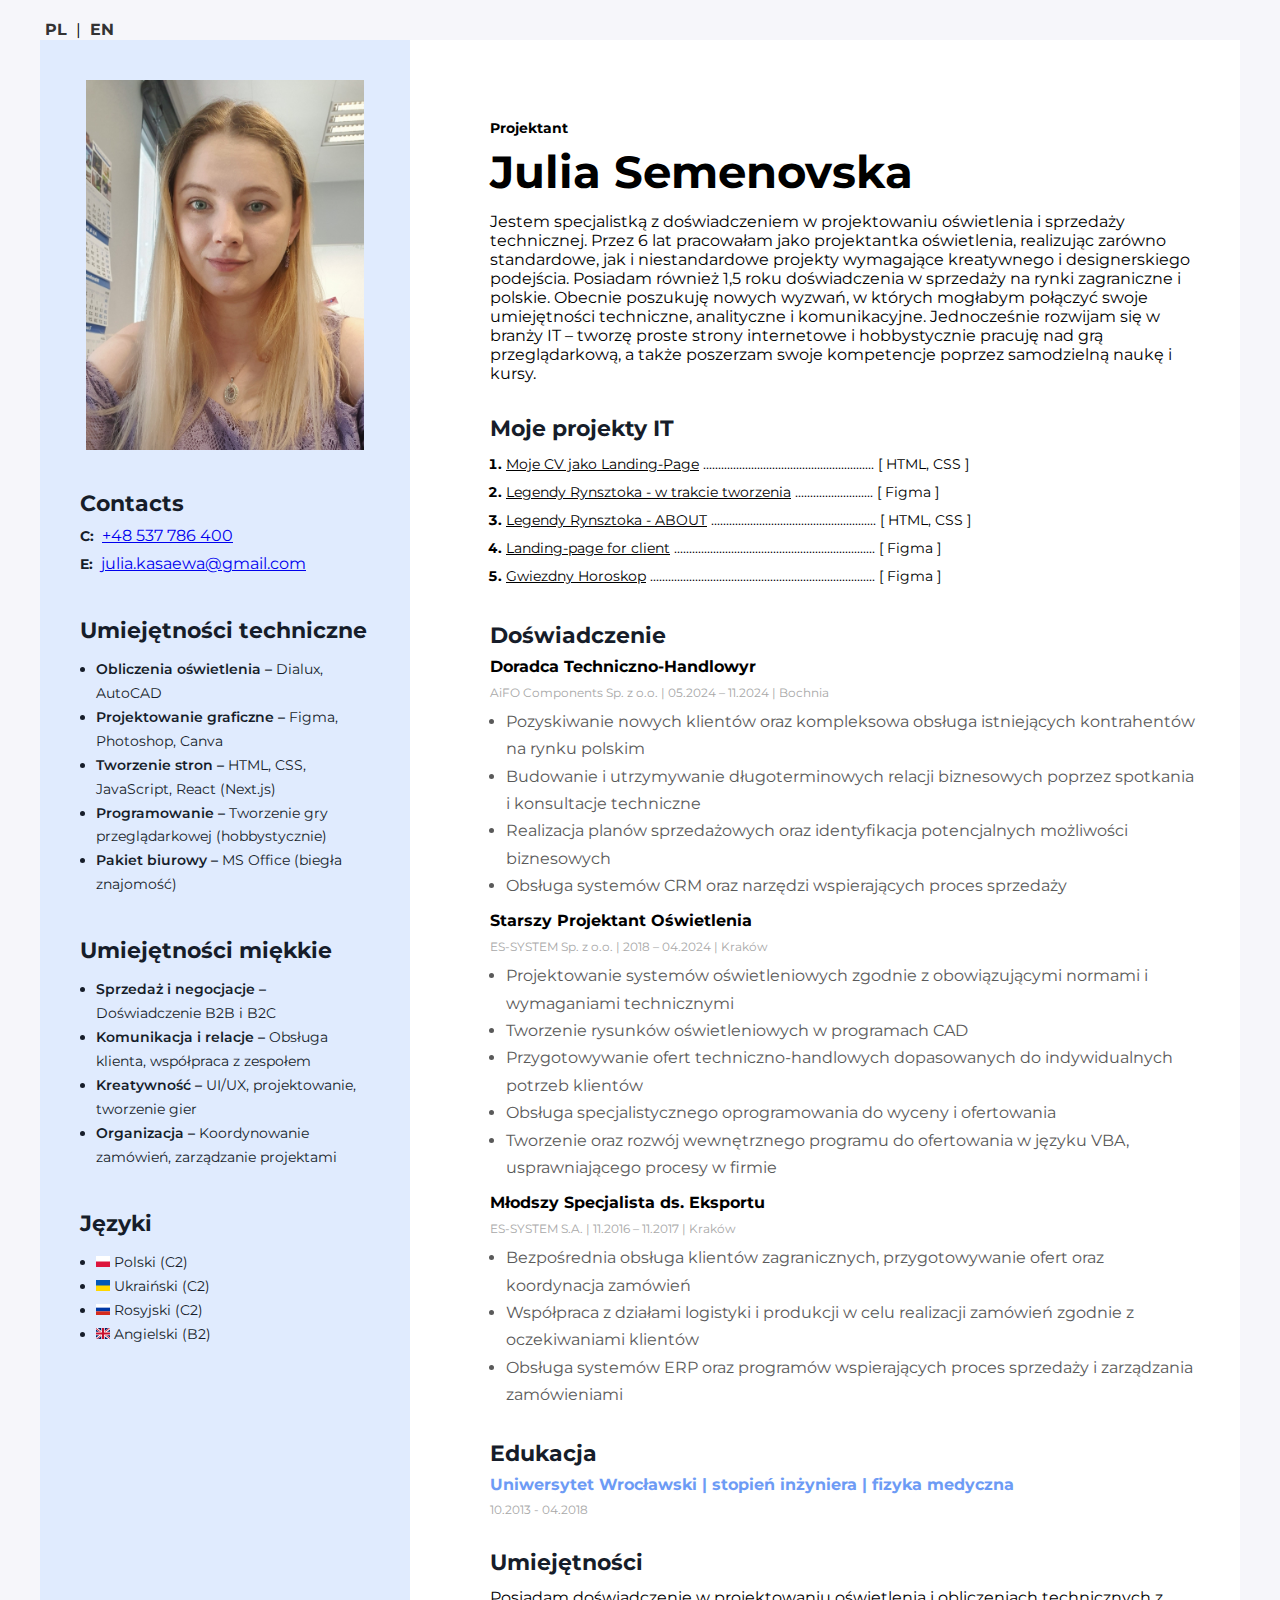
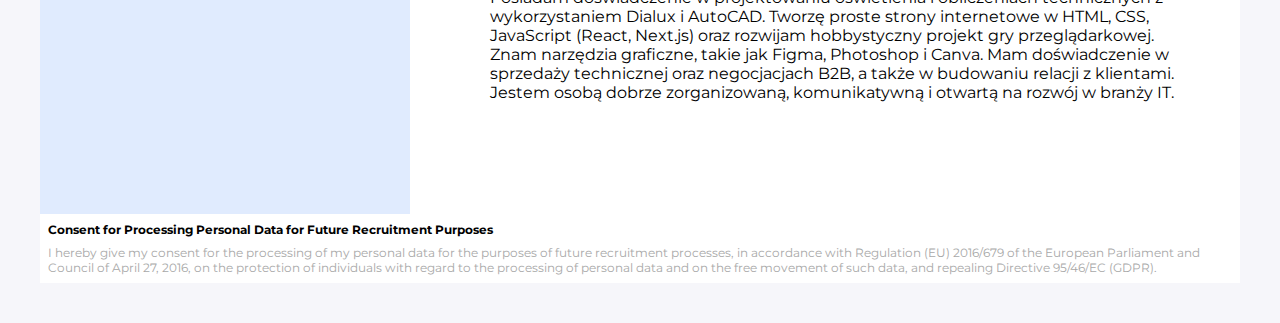
==== index-pl.html @ ea6f2aa3 "Initial commit" ====
<!DOCTYPE html>
<html lang="en">
<head>
    <meta charset="UTF-8">
    <meta name="viewport" content="width=device-width, initial-scale=1.0">
    <title>CV</title>

    <link rel="preconnect" href="https://fonts.googleapis.com">
    <link rel="preconnect" href="https://fonts.gstatic.com" crossorigin>
    <link href="https://fonts.googleapis.com/css2?family=Montserrat:ital,wght@0,100..900;1,100..900&display=swap" rel="stylesheet">
    <link rel="stylesheet" href="css/styles.css">
    
</head>


<body>
    <header>
        <nav class="language-switch">
            <a href="index-pl.html">PL</a> |
            <a href="index-en.html">EN</a>
        </nav>
    </header>
    <div class="wrapper">
        <div class="main-container">
            <!---My info-->
            <div>
                <h2>Projektant</h2>
                <h1>Julia Semenovska</h1>
                <p class="my-descr">
Jestem specjalistką z doświadczeniem w projektowaniu oświetlenia i sprzedaży technicznej. Przez 6 lat pracowałam jako
projektantka oświetlenia, realizując zarówno standardowe, jak i niestandardowe projekty wymagające kreatywnego i
designerskiego podejścia. Posiadam również 1,5 roku doświadczenia w sprzedaży na rynki zagraniczne i polskie. Obecnie
poszukuję nowych wyzwań, w których mogłabym połączyć swoje umiejętności techniczne, analityczne i komunikacyjne.
Jednocześnie rozwijam się w branży IT – tworzę proste strony internetowe i hobbystycznie pracuję nad grą przeglądarkową,
a także poszerzam swoje kompetencje poprzez samodzielną naukę i kursy.</p>
            </div>

            <!---My projects-->
            <div>
                <h3>Moje projekty IT</h3>
                <ol class="projects">
                    <li>
                        <a class="my-links" href="https://kasaewa.github.io/my-CV-landing/" target="_blank">Moje CV jako Landing-Page</a> 
                        <span class="tech-item">.........................................................       [ HTML, CSS ]</span>
                    </li>
                    <li>
                        <a class="my-links" href="https://www.figma.com/proto/rM07C3IhTq7bD6X9cR7ESx/%C5%BBul-game-main?node-id=2110-15772&starting-point-node-id=2110%3A15772" target="_blank">Legendy Rynsztoka - w trakcie tworzenia</a> 
                        <span class="tech-item">..........................      [ Figma ]</span>
                    </li>
                    <li>
                        <a class="my-links" href="https://kasaewa.github.io/Legendy-stronka-about/" target="_blank">Legendy Rynsztoka - ABOUT</a> 
                        <span class="tech-item">.......................................................     [ HTML, CSS ]</span>
                    </li>
                    <li>
                        <a class="my-links" href="https://www.figma.com/proto/NwZUHdRFerDDz9GSkbvjeJ/tarot-strona?node-id=3-75&p=f&t=uJvYvPBn5k87tNH1-0&scaling=min-zoom&content-scaling=fixed&page-id=0%3A1" target="_blank">Landing-page for client</a> 
                        <span class="tech-item">...................................................................     [ Figma ]</span>
                    </li>
                    <li>
                        <a class="my-links" href="https://www.figma.com/proto/IBvFep8a158RT4JnV6HJ8x/Horoskop?node-id=219336-13448&starting-point-node-id=219336%3A13448&t=E5Zza8DCWYMCtFWP-1" target="_blank">Gwiezdny Horoskop</a> 
                        <span class="tech-item">...........................................................................     [ Figma ]</span>
                    </li>

                </ol>
            </div>   
            
            <!---Work Experience--->
            <div class="experience">
                <h3>Doświadczenie</h3>

                <!---Company 1--->
                <div>
                    <h4>Doradca Techniczno-Handlowyr</h4>
                    <p class="place">AiFO Components Sp. z o.o. | 05.2024 – 11.2024 | Bochnia</p>

                    <ul class="list-duty">
                        <li>Pozyskiwanie nowych klientów oraz kompleksowa obsługa istniejących kontrahentów na rynku polskim</li>
                        <li>Budowanie i utrzymywanie długoterminowych relacji biznesowych poprzez spotkania i konsultacje techniczne</li>
                        <li>Realizacja planów sprzedażowych oraz identyfikacja potencjalnych możliwości biznesowych</li>
                        <li>Obsługa systemów CRM oraz narzędzi wspierających proces sprzedaży</li>
                    </ul>

                </div>
                <!---Company 2--->
                <div>
                    <h4>Starszy Projektant Oświetlenia</h4>
                    <p class="place">ES-SYSTEM Sp. z o.o. | 2018 – 04.2024 | Kraków</p>

                    <ul class="list-duty">
                        <li>Projektowanie systemów oświetleniowych zgodnie z obowiązującymi normami i wymaganiami technicznymi</li>
                        <li>Tworzenie rysunków oświetleniowych w programach CAD</li>
                        <li>Przygotowywanie ofert techniczno-handlowych dopasowanych do indywidualnych potrzeb klientów</li>
                        <li>Obsługa specjalistycznego oprogramowania do wyceny i ofertowania</li>
                        <li>Tworzenie oraz rozwój wewnętrznego programu do ofertowania w języku VBA, usprawniającego procesy w firmie</li>
                    </ul>

                </div>
                <!---Company 3--->
                <div>
                    <h4>Młodszy Specjalista ds. Eksportu</h4>
                    <p class="place">ES-SYSTEM S.A. | 11.2016 – 11.2017 | Kraków</p>

                    <ul class="list-duty">
                        <li>Bezpośrednia obsługa klientów zagranicznych, przygotowywanie ofert oraz koordynacja zamówień</li>
                        <li>Współpraca z działami logistyki i produkcji w celu realizacji zamówień zgodnie z oczekiwaniami klientów</li>
                        <li>Obsługa systemów ERP oraz programów wspierających proces sprzedaży i zarządzania zamówieniami</li>
                    </ul>

                </div>
            </div>
            <!--Education-->
            <div class="education">
                <h3>Edukacja</h3>
                <h5>Uniwersytet Wrocławski | stopień inżyniera | fizyka medyczna</h5>
                <p class="place">10.2013 - 04.2018</p>
            </div>
            <div>
                <h3>Umiejętności</h3>
                <p class="my-descr">Posiadam doświadczenie w projektowaniu oświetlenia i obliczeniach technicznych z wykorzystaniem Dialux i AutoCAD. Tworzę
                proste strony internetowe w HTML, CSS, JavaScript (React, Next.js) oraz rozwijam hobbystyczny projekt gry
                przeglądarkowej. Znam narzędzia graficzne, takie jak Figma, Photoshop i Canva. Mam doświadczenie w sprzedaży technicznej
                oraz negocjacjach B2B, a także w budowaniu relacji z klientami. Jestem osobą dobrze zorganizowaną, komunikatywną i
                otwartą na rozwój w branży IT.</p>
            </div>
            
        </div>
        <!--Side-bar-->
        <aside>
            <div class="photo">
                <img src="img/photo2.jpg" alt="myphoto" height="370px">
            </div>
            
            <div class="side-box">
                <!--Contacts-->
                <div class="side-box-item">
                    <h3>Contacts</h3>
                    <p class="contact-item"><span class="contacts-type">C:</span><a href="tel:+48537786400">+48 537 786 400</a></p>
                    <p class="contact-item"><span class="contacts-type">E:</span><a href="mailto:julia.kasaewa@gmail.com">julia.kasaewa@gmail.com</a></p>
                </div>
                <div class="side-box-item">
                    <h3>Umiejętności techniczne</h3>
                    <ul class="side-text">
                        <li><span class="semibold">Obliczenia oświetlenia –</span> Dialux, AutoCAD</li>
                        <li><span class="semibold">Projektowanie graficzne –</span> Figma, Photoshop, Canva</li>
                        <li><span class="semibold">Tworzenie stron –</span> HTML, CSS, JavaScript, React (Next.js)</li>
                        <li><span class="semibold">Programowanie –</span> Tworzenie gry przeglądarkowej (hobbystycznie)</li>
                        <li><span class="semibold">Pakiet biurowy –</span> MS Office (biegła znajomość)</li>
                    </ul>
                </div>
                <div class="side-box-item">
                    <h3>Umiejętności miękkie</h3>
                    <ul class="side-text">
                        <li><span class="semibold">Sprzedaż i negocjacje –</span> Doświadczenie B2B i B2C</li>
                        <li><span class="semibold">Komunikacja i relacje –</span> Obsługa klienta, współpraca z zespołem</li>
                        <li><span class="semibold">Kreatywność –</span> UI/UX, projektowanie, tworzenie gier</li>
                        <li><span class="semibold">Organizacja –</span> Koordynowanie zamówień, zarządzanie projektami</li>
                    </ul>
                </div>
                <div class="side-box-item">
                    <h3>Języki</h3>
                    <ul class="side-text">
                        <li><img src="img/pl.svg" alt="pl" width="14"> Polski (C2)</li>
                        <li><img src="img/ua.svg" alt="ua" width="14"> Ukraiński (C2)</li>
                        <li><img src="img/ru.svg" alt="ru" width="14"> Rosyjski (C2)</li>
                        <li><img src="img/gb.svg" alt="gb" width="14"> Angielski (B2)</li>
                    </ul>
                </div>
            </div>
        </aside>

    </div>
    <div class="consent-container">
        <h6>Consent for Processing Personal Data for Future Recruitment Purposes</h6>
        <p class="consent">I hereby give my consent for the processing of my personal data for the purposes of future recruitment processes, in accordance with Regulation (EU) 2016/679 of the European Parliament and Council of April 27, 2016, on the protection of individuals with regard to the processing of personal data and on the free movement of such data, and repealing Directive 95/46/EC (GDPR).</p>
    </div>    
</body>
</html>
---- css/styles.css ----
body {
    background: #f6f6fa;
    padding: 40px;
    font-family: "Montserrat", sans-serif;
    width: 1200px;
    margin: 0 auto;
}

.language-switch {
    position: absolute;
    margin: auto;
    top: 20px;
    font-size: 16px;
}

.language-switch a {
    text-decoration: none;
    color: #333;
    font-weight: bold;
    margin: 0 5px;
}

.language-switch a:hover {
    color: #007bff;
}

.wrapper {
    background: #ffffff;
    display: flex;
    flex-direction: row-reverse;
    margin: 0 auto;
}

.main-container {
    padding-left: 80px;
    padding-right: 40px;
    padding-top: 80px;
    padding-bottom: 80px;
    box-sizing: border-box;
}

h1 {
    font-weight: 700;
    font-size: 45px;
    line-height: 122%;
    color: #000;
    margin: 0;
}

h2 {
    font-weight: 700;
    font-size: 14px;
    line-height: 121%;
    color: #000;
    margin-top: 0;
    margin-bottom: 8px;
}

h3 {
    font-weight: 700;
    font-size: 22px;
    color: #161d2a;
    margin-top: 0;
    margin-bottom: 8px;
}

h4 {
    font-weight: 700;
    font-size: 16px;
    line-height: 125%;
    color: #000;
    margin: 0;
}

h5 {
    font-weight: 700;
    font-size: 16px;
    color: #6d9bf5;
    margin-top: 0;
    margin-bottom: 8px;
}
h6 {
    font-weight: 700;
    font-size: 12px;
    color: black;
    margin-bottom: 8px;
    margin-top: 0;
}

.my-descr {
    margin-top: 12px;
    margin-bottom: 32px;
}

.projects {
    margin-top: 0;
    margin-bottom: 32px;
    font-weight: 700;
    font-size: 14px;
    line-height: 200%;
    color: #000;
    padding-left: 16px;
}

.my-links {
    color: black;
    font-weight: 400;
    font-size: 14px;
    line-height: 171%;
    text-decoration-line: underline;
}

.tech-item {
    color: black;
    font-weight: 400;
    font-size: 14px;
    line-height: 171%;
}



.place {
    font-weight: 400;
    font-size: 12px;
    line-height: 125%;
    color: #a8a8a8;
    margin-top: 8px;
    margin-bottom: 8px;
}

.list-duty {
    padding-left: 16px;
    font-weight: 400;
    font-size: 16px;
    line-height: 171%;
    color: #595959;
    margin-top: 0;
    margin-bottom: 12px;
}

.experience,
.education {
    margin-top: 0;
    margin-bottom: 32px;
}

.consent-container {
    background: #ffffff;
    margin-top: 0;
    padding: 8px;
}

.consent {
    margin-top: 0;
    font-weight: 400;
    font-size: 12px;
    line-height: 125%;
    color: #a8a8a8;
    margin-bottom: 0;
}
.semibold {
    font-weight: 600;
}

aside {
    background: #e0ebfe;
    box-sizing: border-box;
    padding-top: 40px;
    width: 370px;
}

.photo {
    width: 370px;
    height: 370px;
    display: flex;
    justify-content: center
}

.side-box {
    padding-top: 40px;
    padding-left: 40px;
    padding-right: 40px;
    box-sizing: border-box;
}

.contacts-type {
    font-weight: 700;
    font-size: 14px;
    line-height: 171%;
    color: #161d2a;
    margin-right: 8px;
}
.side-text {
    font-weight: 400;
    font-size: 14px;
    line-height: 171%;
    color: #161d2a;
    padding-left: 16px;
}

.side-box-item {
    margin-top: 0;
    margin-bottom: 40px;
}

.contact-item {
    margin-top: 0;
    margin-bottom: 4px;
}
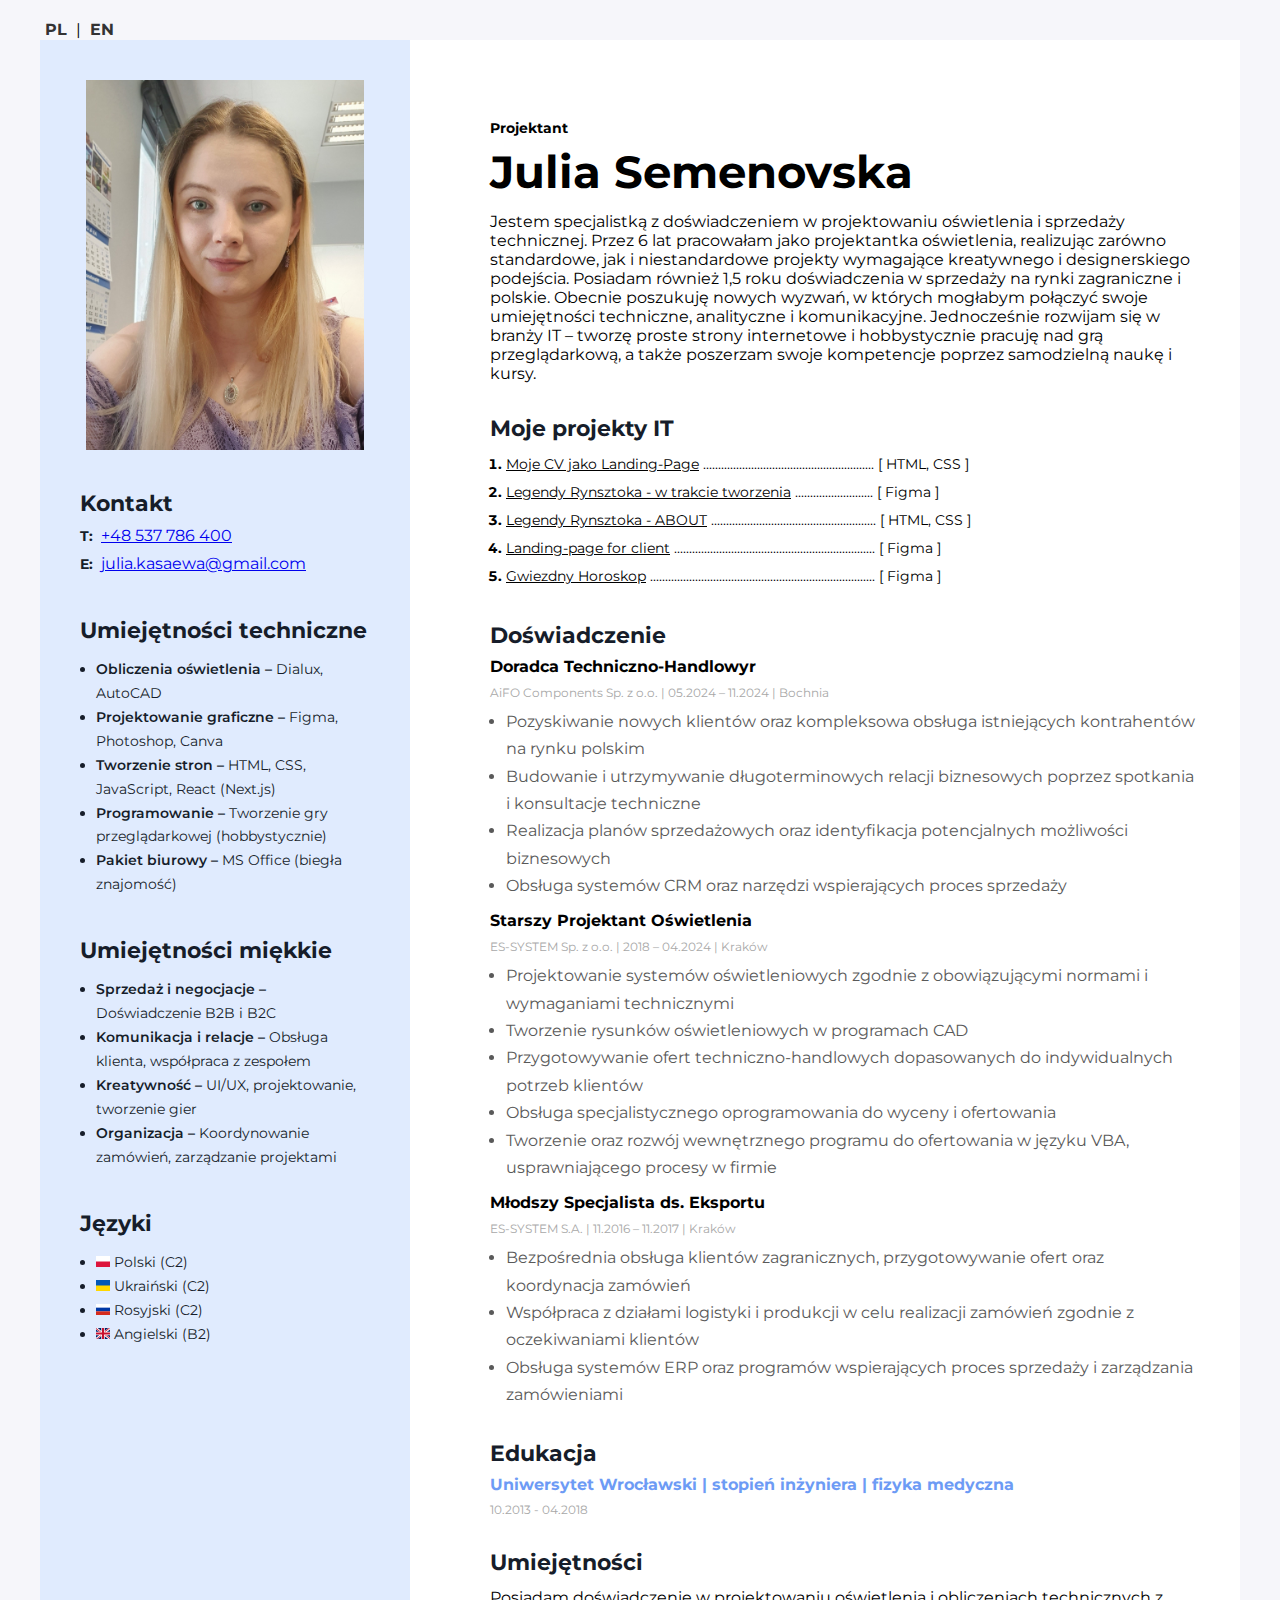
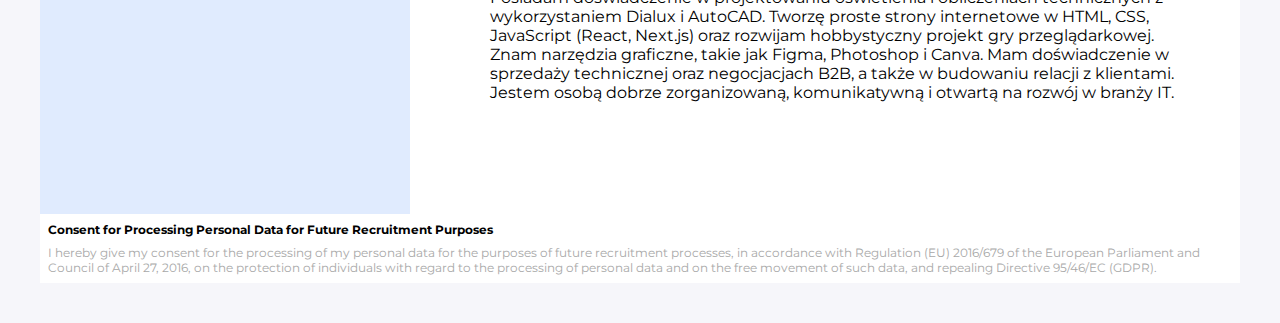
==== commit 33d474b1: "newagain" ====
--- a/index-pl.html
+++ b/index-pl.html
@@ -40,7 +40,7 @@
                 <h3>Moje projekty IT</h3>
                 <ol class="projects">
                     <li>
-                        <a class="my-links" href="https://kasaewa.github.io/my-CV-landing/" target="_blank">Moje CV jako Landing-Page</a> 
+                        <a class="my-links" href="https://kasaewa.github.io/newCV/index-pl.html" target="_blank">Moje CV jako Landing-Page</a> 
                         <span class="tech-item">.........................................................       [ HTML, CSS ]</span>
                     </li>
                     <li>
@@ -132,8 +132,8 @@
             <div class="side-box">
                 <!--Contacts-->
                 <div class="side-box-item">
-                    <h3>Contacts</h3>
-                    <p class="contact-item"><span class="contacts-type">C:</span><a href="tel:+48537786400">+48 537 786 400</a></p>
+                    <h3>Kontakt</h3>
+                    <p class="contact-item"><span class="contacts-type">T:</span><a href="tel:+48537786400">+48 537 786 400</a></p>
                     <p class="contact-item"><span class="contacts-type">E:</span><a href="mailto:julia.kasaewa@gmail.com">julia.kasaewa@gmail.com</a></p>
                 </div>
                 <div class="side-box-item">
